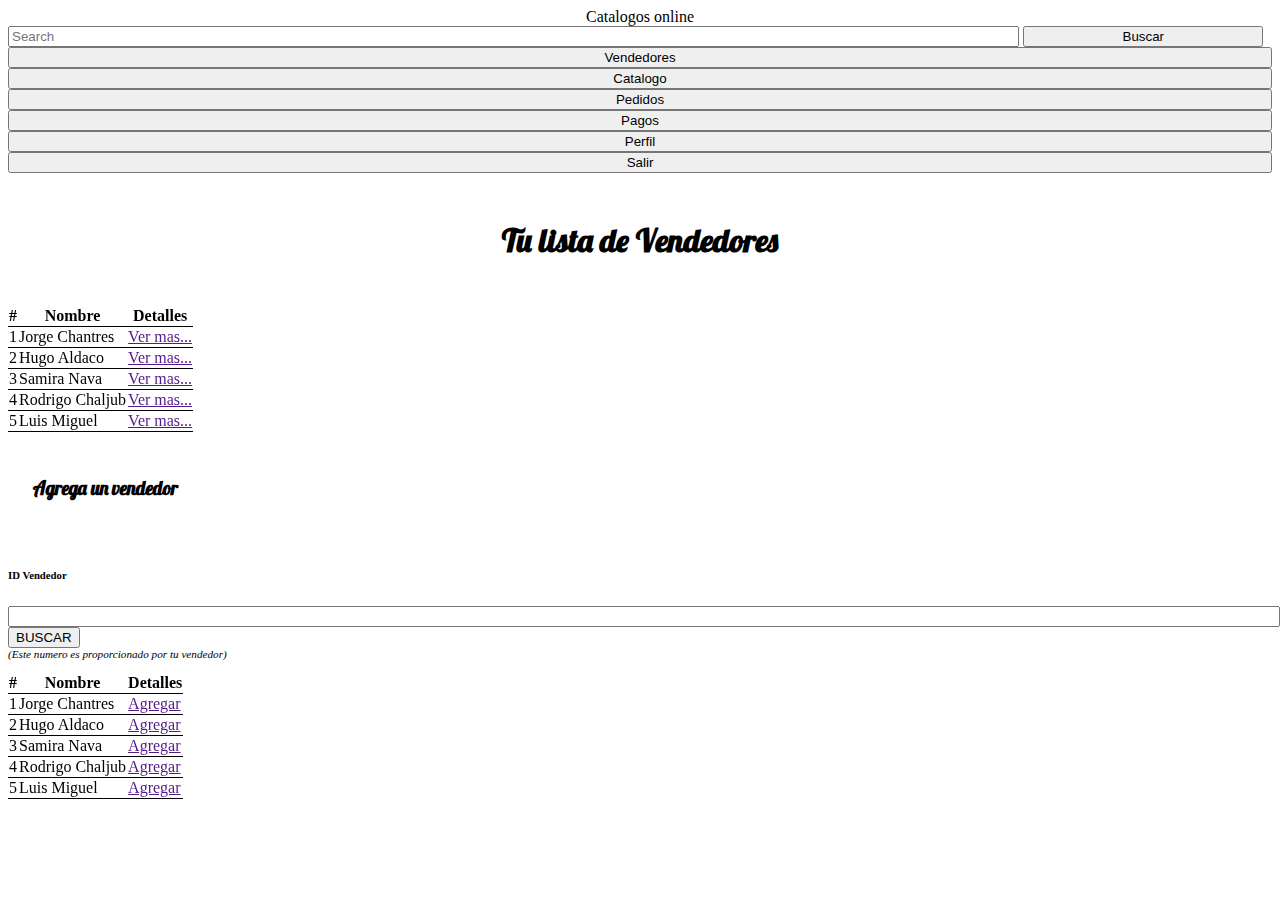
==== index.html @ f49a79c6 "inicio" ====
<!doctype html>
<html lang="en">
  <head>
    <!-- Required meta tags -->
    <meta charset="utf-8">
    <meta name="viewport" content="width=device-width, initial-scale=1, shrink-to-fit=no">
    <style>
    @import url('https://fonts.googleapis.com/css2?family=Lobster&display=swap');
    @import url('https://fonts.googleapis.com/css2?family=Pacifico&display=swap');
    </style>

    <!-- Bootstrap CSS -->
    <link rel="stylesheet" href="https://stackpath.bootstrapcdn.com/bootstrap/4.5.0/css/bootstrap.min.css" integrity="sha384-9aIt2nRpC12Uk9gS9baDl411NQApFmC26EwAOH8WgZl5MYYxFfc+NcPb1dKGj7Sk" crossorigin="anonymous">
    <link rel="stylesheet" href="css/css.css">
    <link red="stylesheet" href="icon/svg">
    <title>Tus Vendedores</title>
  </head>
  <body>
    <div class="container-fluid">
  <div class=" row row-barra" style="padding: 0%; margin: 0%;">
    <div class="col-2" id="Logo">
      <center>Catalogos
      online</center>
    </div>
    
    <div class="col-3 col-barra-busqueda" style="margin: 0px;align-self: center;padding: 0%; ">
    
    <nav class="navbar navbar-dark" style=" margin: 0px; padding: 0%;justify-content: center;align-items: center;">
    <form class="form-inline" style="width: 100%">
    <input class="form-control" style="width: 80%" type="search" placeholder="Search" aria-label="Search">
    <button class="btn btn-outline-success my-2 my-sm-0" style="width: 19%;" type="submit">Buscar</button>
    </form>
    </nav>
    
    
    
    </div>
    
    
    <div class="col-1" style="align-self: center; padding: 0%;">
     <button class="btn  btn-outline-success" style="width: 100%;" >Vendedores</button>
    </div>
      <div class="col-1"  style="align-self: center;padding: 0%;" >
      <button class="btn  btn-outline-success" style="width: 100%;" >Catalogo</button>
    </div>
      <div class="col-1"  style="align-self: center; padding: 0%;">
      <button class="btn  btn-outline-success" style="width: 100%;" >Pedidos</button>
    </div>
      <div class="col-1"  style="align-self: center; padding: 0%;">
      <button class="btn  btn-outline-success" style="width: 100%;" >Pagos</button>
    </div>
      <div class="col-1"  style="align-self: center; padding: 0%;">
      <button class="btn  btn-outline-success" style="width: 100%;" >Perfil</button>
    </div>
      <div class="col-1"  style="align-self: center; padding: 0%;">
      <button class="btn  btn-outline-success" style="width: 100%;" >Salir</button>
    </div>
     <div class="col-1"  style="align-self: center; padding: 0%;">
     
    </div>
  </div>
    <div class="row">
           <div class="col-2"></div>
            <div class="col-8 col-et1"><center><h1>Tu lista de Vendedores</h1></center></div>
    </div>
    <div class="row row-tabvendedor">
       <div class="col-2"></div>
        <div class="col-9">
        
        <table class="table">
            <thead>
                <tr>
                    <th>
                        #
                    </th>
                    <th>
                        Nombre
                    </th>
                    <th>
                        Detalles
                    </th>
                </tr>
            </thead>
            
            <tbody>
                <tr>
                    <td>
                        1
                    </td>
                    
                    <td>
                        Jorge Chantres 
                    </td>
                    
                    <td>
                    <a href="">Ver mas...</a>
                    </td>
                    
                    
                </tr>
                 <tr>
                    <td>
                        2
                    </td>
                    
                    <td>
                       Hugo Aldaco 
                    </td>
                    
                    <td>
                    <a href="">Ver mas...</a>
                    </td>
                    
                    
                </tr>
                 <tr>
                    <td>
                        3
                    </td>
                    
                    <td>
                        Samira Nava 
                    </td>
                    
                    <td>
                    <a href="">Ver mas...</a>
                    </td>
                    
                    
                </tr>
                 <tr>
                    <td>
                        4
                    </td>
                    
                    <td>
                        Rodrigo Chaljub
                    </td>
                    
                    <td>
                    <a href="">Ver mas...</a>
                    </td>
                    
                    
                </tr>
                 <tr>
                    <td>
                        5
                    </td>
                    
                    <td>
                        Luis Miguel
                    </td>
                    
                    <td>
                    <a href="">Ver mas...</a>
                    </td>
                    
                    
                </tr>
            </tbody>
            
        </table>
        
        
        </div>
    </div>
    
    <div class="row">
       <div class="col-2"></div>
        <div class="col-8 col-et1"><h3>Agrega un vendedor </h3> </div>
    </div>
    <div class="row">
       <div class="col-2"></div>
        <div class="col-4"><h6>ID Vendedor</h6> </div>
    </div>
    
    <div class="row">
       <div class="col-2"></div>
        <div class="col-4"><input type="text" name="nombredelacaja"  id="buscar-vendedor"></div>
        <div class="col-1"><input type="button" value="BUSCAR"></div>
    </div>
    <div class="row">
        <div class="col-2"></div>
        <div class="col-4" id="text1">
            (Este numero es proporcionado por tu vendedor)
        </div>
    </div>
    <div class="row row-agregarvendedor">
       <div class="col-2"></div>
        <div class="col-9">
             <table class="table">
            <thead>
                <tr>
                    <th>
                        #
                    </th>
                    <th>
                        Nombre
                    </th>
                    <th>
                        Detalles
                    </th>
                </tr>
            </thead>
            
            <tbody>
                <tr>
                    <td>
                        1
                    </td>
                    
                    <td>
                        Jorge Chantres 
                    </td>
                    
                    <td>
                    <a href="">Agregar</a>
                    </td>
                    
                    
                </tr>
                 <tr>
                    <td>
                        2
                    </td>
                    
                    <td>
                       Hugo Aldaco 
                    </td>
                    
                    <td>
                    <a href="">Agregar</a>
                    </td>
                    
                    
                </tr>
                 <tr>
                    <td>
                        3
                    </td>
                    
                    <td>
                        Samira Nava 
                    </td>
                    
                    <td>
                    <a href="">Agregar</a>
                    </td>
                    
                    
                </tr>
                 <tr>
                    <td>
                        4
                    </td>
                    
                    <td>
                        Rodrigo Chaljub
                    </td>
                    
                    <td>
                    <a href="">Agregar</a>
                    </td>
                    
                    
                </tr>
                 <tr>
                    <td>
                        5
                    </td>
                    
                    <td>
                        Luis Miguel
                    </td>
                    
                    <td>
                    <a href="">Agregar</a>
                    </td>
                    
                    
                </tr>
            </tbody>
            
        </table>
        
        </div>
    </div>
    
    
    
    
    
    
    
    
    

    <!-- Optional JavaScript -->
    <!-- jQuery first, then Popper.js, then Bootstrap JS -->
    <script src="https://code.jquery.com/jquery-3.5.1.slim.min.js" integrity="sha384-DfXdz2htPH0lsSSs5nCTpuj/zy4C+OGpamoFVy38MVBnE+IbbVYUew+OrCXaRkfj" crossorigin="anonymous"></script>
    <script src="https://cdn.jsdelivr.net/npm/popper.js@1.16.0/dist/umd/popper.min.js" integrity="sha384-Q6E9RHvbIyZFJoft+2mJbHaEWldlvI9IOYy5n3zV9zzTtmI3UksdQRVvoxMfooAo" crossorigin="anonymous"></script>
    <script src="https://stackpath.bootstrapcdn.com/bootstrap/4.5.0/js/bootstrap.min.js" integrity="sha384-OgVRvuATP1z7JjHLkuOU7Xw704+h835Lr+6QL9UvYjZE3Ipu6Tp75j7Bh/kR0JKI" crossorigin="anonymous"></script>
      </div>
  </body>
</html>
---- css/css.css ----
.row-tabvendedor{
    
    height: auto;
    
}
#buscar-vendedor{
    width: 100%;
}
table{
    background-color: white;
    border-collapse: collapse;
    backface-visibility: hidden;
    border-radius: 10px;
    border-left: none;
}
thead,tbody,td,th{


}
tr{
    border-bottom: 1px solid black;
}
.col-et1{
    padding: 2%;
    font-family: 'Lobster', cursive;
}
#icon1{
    width: 1%;
    height: 1%;
    margin-left: 3%;
}
#text1{
    font-size: 70%;
    font-style: italic;
}
.row-agregarvendedor{
    height: auto;
    padding-top: 1%;
    
}
div{
    padding: 0%;
    margin: 0%;
}
.btn-outline-success{
   margin-left: none;
    margin-bottom: inherit;
    
}
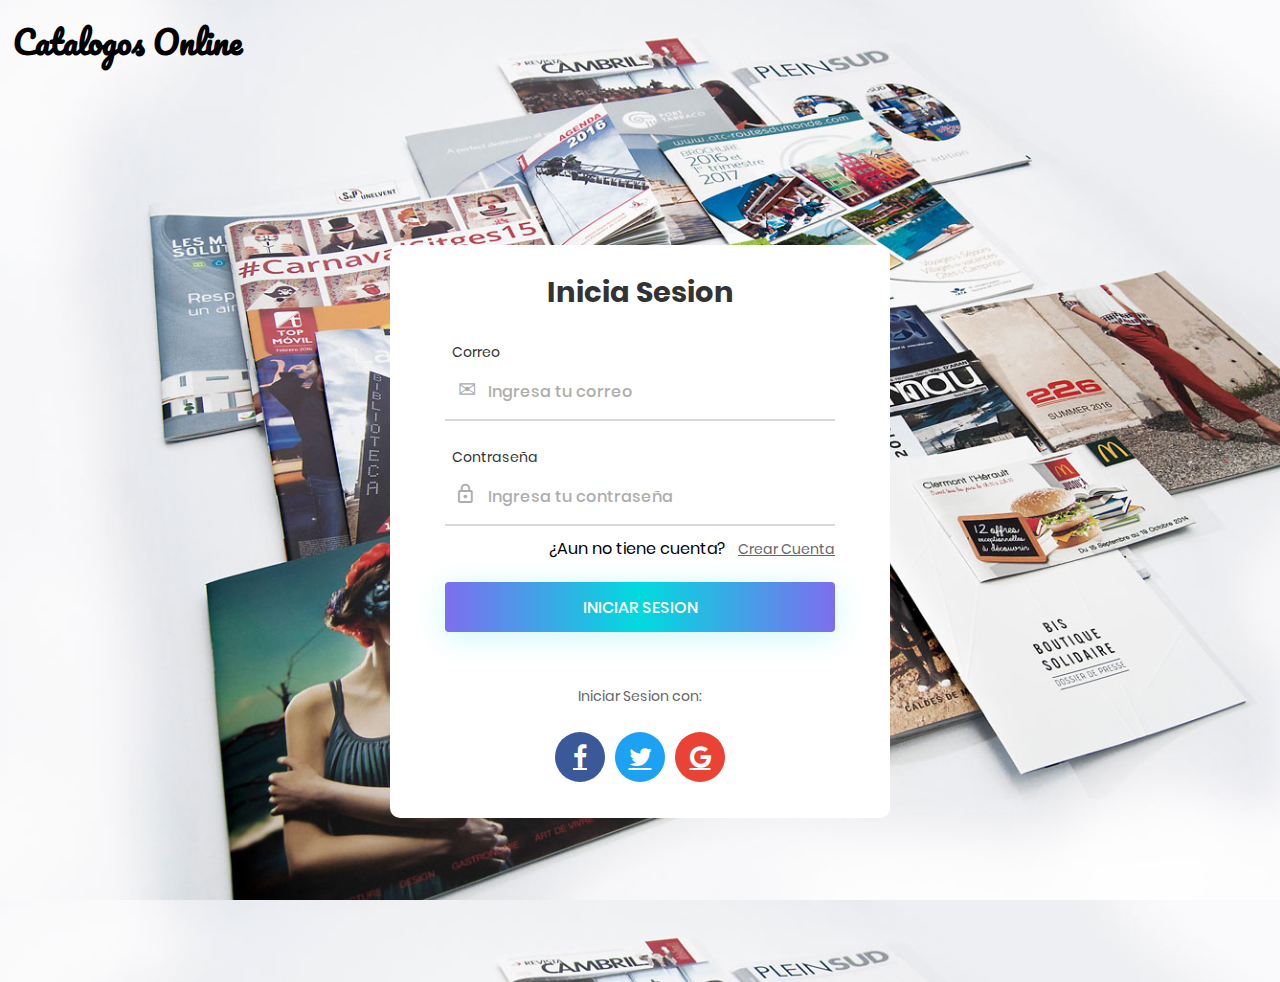
==== commit 489b06be: "Registro, Login, Perfil(listos), catalogos falta registro" ====
--- a/index.html
+++ b/index.html
@@ -35,12 +35,7 @@
     
     
     </div>
-    
-    
-    <div class="col-1" style="align-self: center; padding: 0%;">
-     <button class="btn  btn-outline-success" style="width: 100%;" >Vendedores</button>
-    </div>
-      <div class="col-1"  style="align-self: center;padding: 0%;" >
+    <div id="btnCatalogo" class="col-1"  style="align-self: center;padding: 0%;" >
       <button class="btn  btn-outline-success" style="width: 100%;" >Catalogo</button>
     </div>
       <div class="col-1"  style="align-self: center; padding: 0%;">
@@ -50,10 +45,10 @@
       <button class="btn  btn-outline-success" style="width: 100%;" >Pagos</button>
     </div>
       <div class="col-1"  style="align-self: center; padding: 0%;">
-      <button class="btn  btn-outline-success" style="width: 100%;" >Perfil</button>
+      <a href="./perfil.html" class="btn  btn-outline-success" style="width: 100%;" >Perfil</a>
     </div>
       <div class="col-1"  style="align-self: center; padding: 0%;">
-      <button class="btn  btn-outline-success" style="width: 100%;" >Salir</button>
+      <button id="btnSignOut" class="btn  btn-outline-success" style="width: 100%;" >Salir</button>
     </div>
      <div class="col-1"  style="align-self: center; padding: 0%;">
      
@@ -298,6 +293,8 @@
 
     <!-- Optional JavaScript -->
     <!-- jQuery first, then Popper.js, then Bootstrap JS -->
+    <script src="./js/jquery.min.js"></script>
+	<script src="./js/app/barra.js"></script>
     <script src="https://code.jquery.com/jquery-3.5.1.slim.min.js" integrity="sha384-DfXdz2htPH0lsSSs5nCTpuj/zy4C+OGpamoFVy38MVBnE+IbbVYUew+OrCXaRkfj" crossorigin="anonymous"></script>
     <script src="https://cdn.jsdelivr.net/npm/popper.js@1.16.0/dist/umd/popper.min.js" integrity="sha384-Q6E9RHvbIyZFJoft+2mJbHaEWldlvI9IOYy5n3zV9zzTtmI3UksdQRVvoxMfooAo" crossorigin="anonymous"></script>
     <script src="https://stackpath.bootstrapcdn.com/bootstrap/4.5.0/js/bootstrap.min.js" integrity="sha384-OgVRvuATP1z7JjHLkuOU7Xw704+h835Lr+6QL9UvYjZE3Ipu6Tp75j7Bh/kR0JKI" crossorigin="anonymous"></script>
